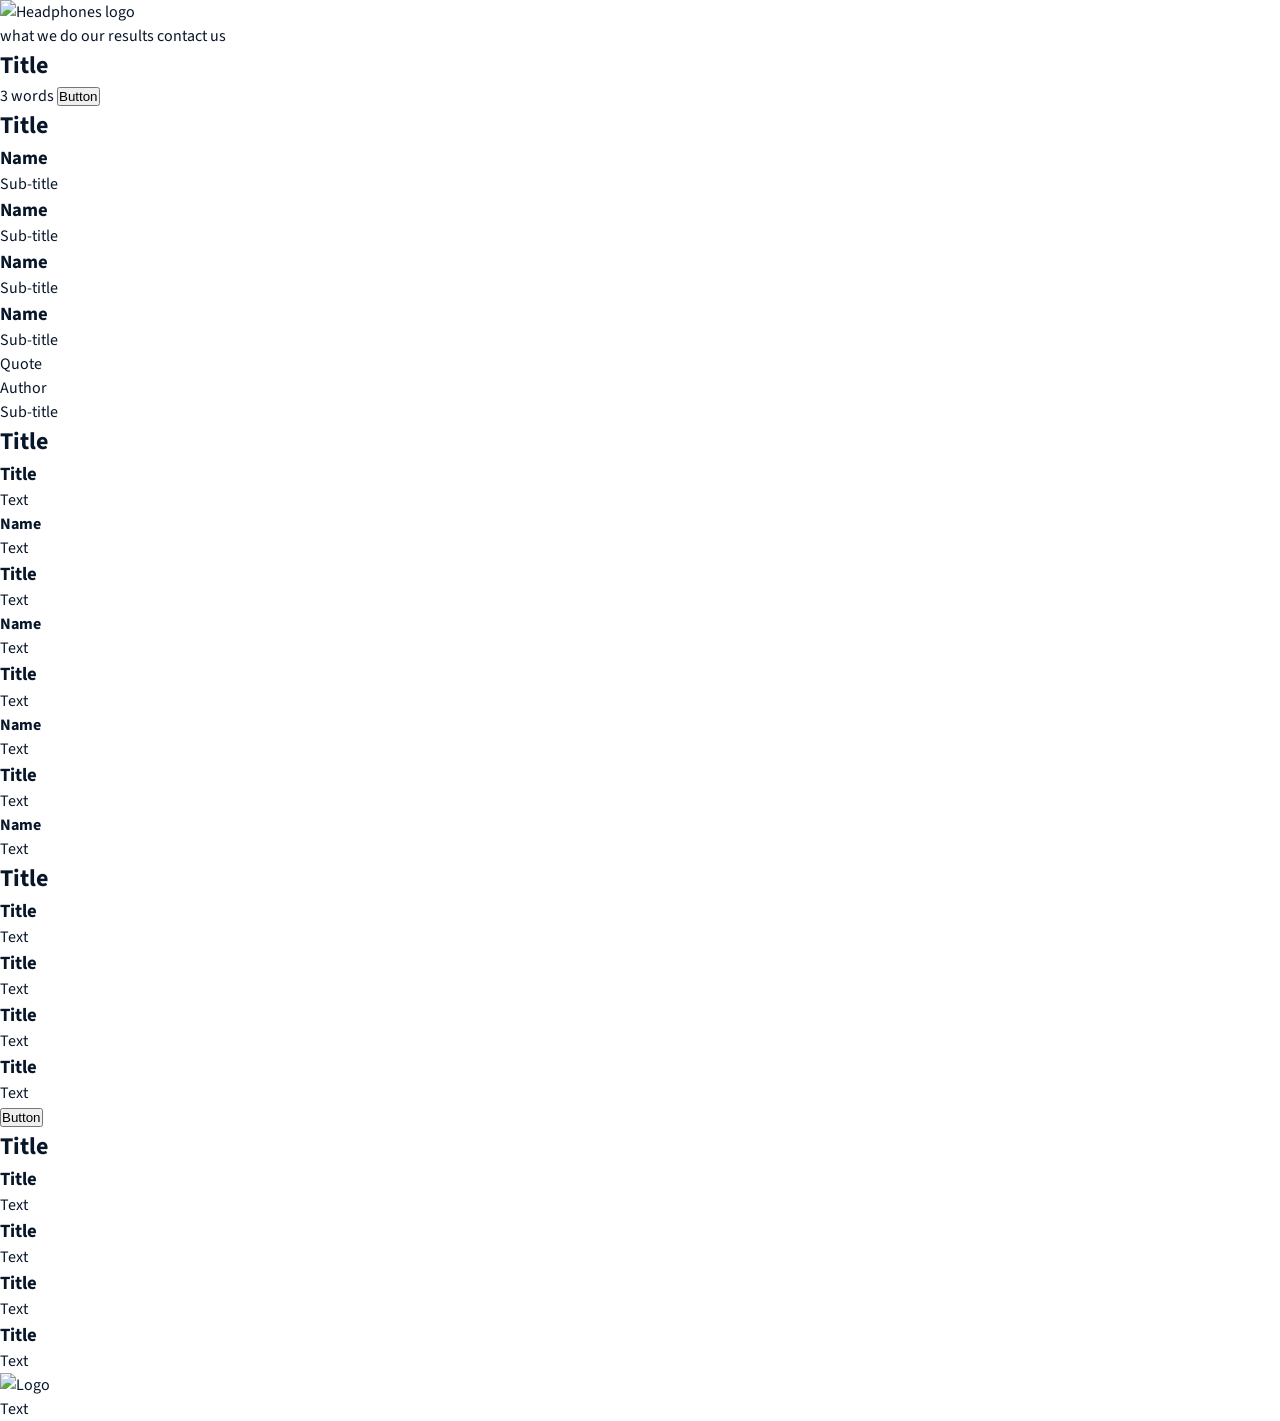
==== css_advanced/index.html @ 21557adf "Task 0: add README, copy index.html, set up css_advanced" ====
<!DOCTYPE html>
<html lang="en">
<head>
    <meta charset="UTF-8">
    <meta name="viewport" content="width=device-width, initial-scale=1.0">
    <title>Headphones</title>
    <link rel="stylesheet" href="styles.css">
</head>
<body>

    <header>
        <div class="header-container">
            <a href="#" class="logo">
                <img src="images/logo_headphones.png" alt="Headphones logo">
            </a>

            <nav class="nav">
                <a href="#">what we do</a>
                <a href="#">our results</a>
                <a href="#">contact us</a>
            </nav>
        </div>
    </header>
    <main>
        <section>
            <div>
                <h1>Title</h1>
                <a href="#">3 words</a>
                <button>Button</button>
            </div>
            <div>
                <h2>Title</h2>
                <div>
                    <div>
                        <img src="#" alt="">
                        <h3>Name</h3>
                        <p>Sub-title</p>
                    </div>
                    <div>
                        <img src="#" alt="">
                        <h3>Name</h3>
                        <p>Sub-title</p>
                    </div>
                    <div>
                        <img src="#" alt="">
                        <h3>Name</h3>
                        <p>Sub-title</p>
                    </div>
                    <div>
                        <img src="#" alt="">
                        <h3>Name</h3>
                        <p>Sub-title</p>
                    </div>
                </div>
            </div>
        </section>
        <section>
            <div>
                <img src="#" alt="">
                <div>
                    <blockquote>Quote</blockquote>
                    <p>Author</p>
                    <p>Sub-title</p>
                </div>
            </div>
        </section>
        <section>
            <h2>Title</h2>
            <div>
                <div>
                    <img src="#" alt="">
                    <h3>Title</h3>
                    <p>Text</p>
                    <div>
                        <img src="#" alt="">
                        <h4>Name</h4>
                    </div>
                    <div>
                        <div>
                            <img src="#" alt="">
                            <img src="#" alt="">
                            <img src="#" alt="">
                            <img src="#" alt="">
                            <img src="#" alt="">
                        </div>
                        <p>Text</p>
                    </div>
                </div>
                <div>
                    <img src="#" alt="">
                    <h3>Title</h3>
                    <p>Text</p>
                    <div>
                        <img src="#" alt="">
                        <h4>Name</h4>
                    </div>
                    <div>
                        <div>
                            <img src="#" alt="">
                            <img src="#" alt="">
                            <img src="#" alt="">
                            <img src="#" alt="">
                            <img src="#" alt="">
                        </div>
                        <p>Text</p>
                    </div>
                </div>
                <div>
                    <img src="#" alt="">
                    <h3>Title</h3>
                    <p>Text</p>
                    <div>
                        <img src="#" alt="">
                        <h4>Name</h4>
                    </div>
                    <div>
                        <div>
                            <img src="#" alt="">
                            <img src="#" alt="">
                            <img src="#" alt="">
                            <img src="#" alt="">
                            <img src="#" alt="">
                        </div>
                        <p>Text</p>
                    </div>
                </div>
                <div>
                    <img src="#" alt="">
                    <h3>Title</h3>
                    <p>Text</p>
                    <div>
                        <img src="#" alt="">
                        <h4>Name</h4>
                    </div>
                    <div>
                        <div>
                            <img src="#" alt="">
                            <img src="#" alt="">
                            <img src="#" alt="">
                            <img src="#" alt="">
                            <img src="#" alt="">
                        </div>
                        <p>Text</p>
                    </div>
                </div>
            </div>
        </section>
        <section>
            <h2>Title</h2>
            <div>
                <div>
                    <img src="#" alt="">
                    <h3>Title</h3>
                    <p>Text</p>
                </div>
                <div>
                    <img src="#" alt="">
                    <h3>Title</h3>
                    <p>Text</p>
                </div>
                <div>
                    <img src="#" alt="">
                    <h3>Title</h3>
                    <p>Text</p>
                </div>
                <div>
                    <img src="#" alt="">
                    <h3>Title</h3>
                    <p>Text</p>
                </div>
            </div>
            <button>Button</button>
        </section>
        <section>
            <h2>Title</h2>
            <div>
                <div>
                    <div>
                        <h3>Title</h3>
                        <p>Text</p>
                    </div>
                    <div>
                        <h3>Title</h3>
                        <p>Text</p>
                    </div>
                </div>
                <div>
                    <div>
                        <h3>Title</h3>
                        <p>Text</p>
                    </div>
                    <div>
                        <h3>Title</h3>
                        <p>Text</p>
                    </div>
                </div>
            </div>
        </section>
    </main>
    <footer>
        <div>
            <div>
                <img src="#" alt="Logo">
                <div>
                    <a href="#"><img src="#" alt=""></a>
                    <a href="#"><img src="#" alt=""></a>
                    <a href="#"><img src="#" alt=""></a>
                </div>
            </div>
            <p>Text</p>
        </div>
    </footer>

</body>
</html>
---- css_advanced/styles.css ----
/* ===== Google Fonts: Source Sans Pro ===== */
@import url('https://fonts.googleapis.com/css2?family=Source+Sans+3:wght@300;400;600;700&display=swap');

/* ===== Reset ===== */
* {
    margin: 0;
    padding: 0;
    box-sizing: border-box;
}

/* ===== Root variables (our palette) ===== */
:root {
    --color-primary: #C271FF;   /* purple accent */
    --color-dark: #071629;      /* dark navy */
    --color-white: #FFFFFF;
    --color-grey: #D8D8D8;
}

/* ===== Base ===== */
body {
    font-family: 'Source Sans 3', 'Source Sans Pro', sans-serif;
    font-size: 16px;
    color: var(--color-dark);
    background-color: var(--color-white);
    line-height: 1.5;
}

/* Links and images sensible defaults */
a {
    text-decoration: none;
    color: inherit;
}

img {
    max-width: 100%;
    display: block;
}
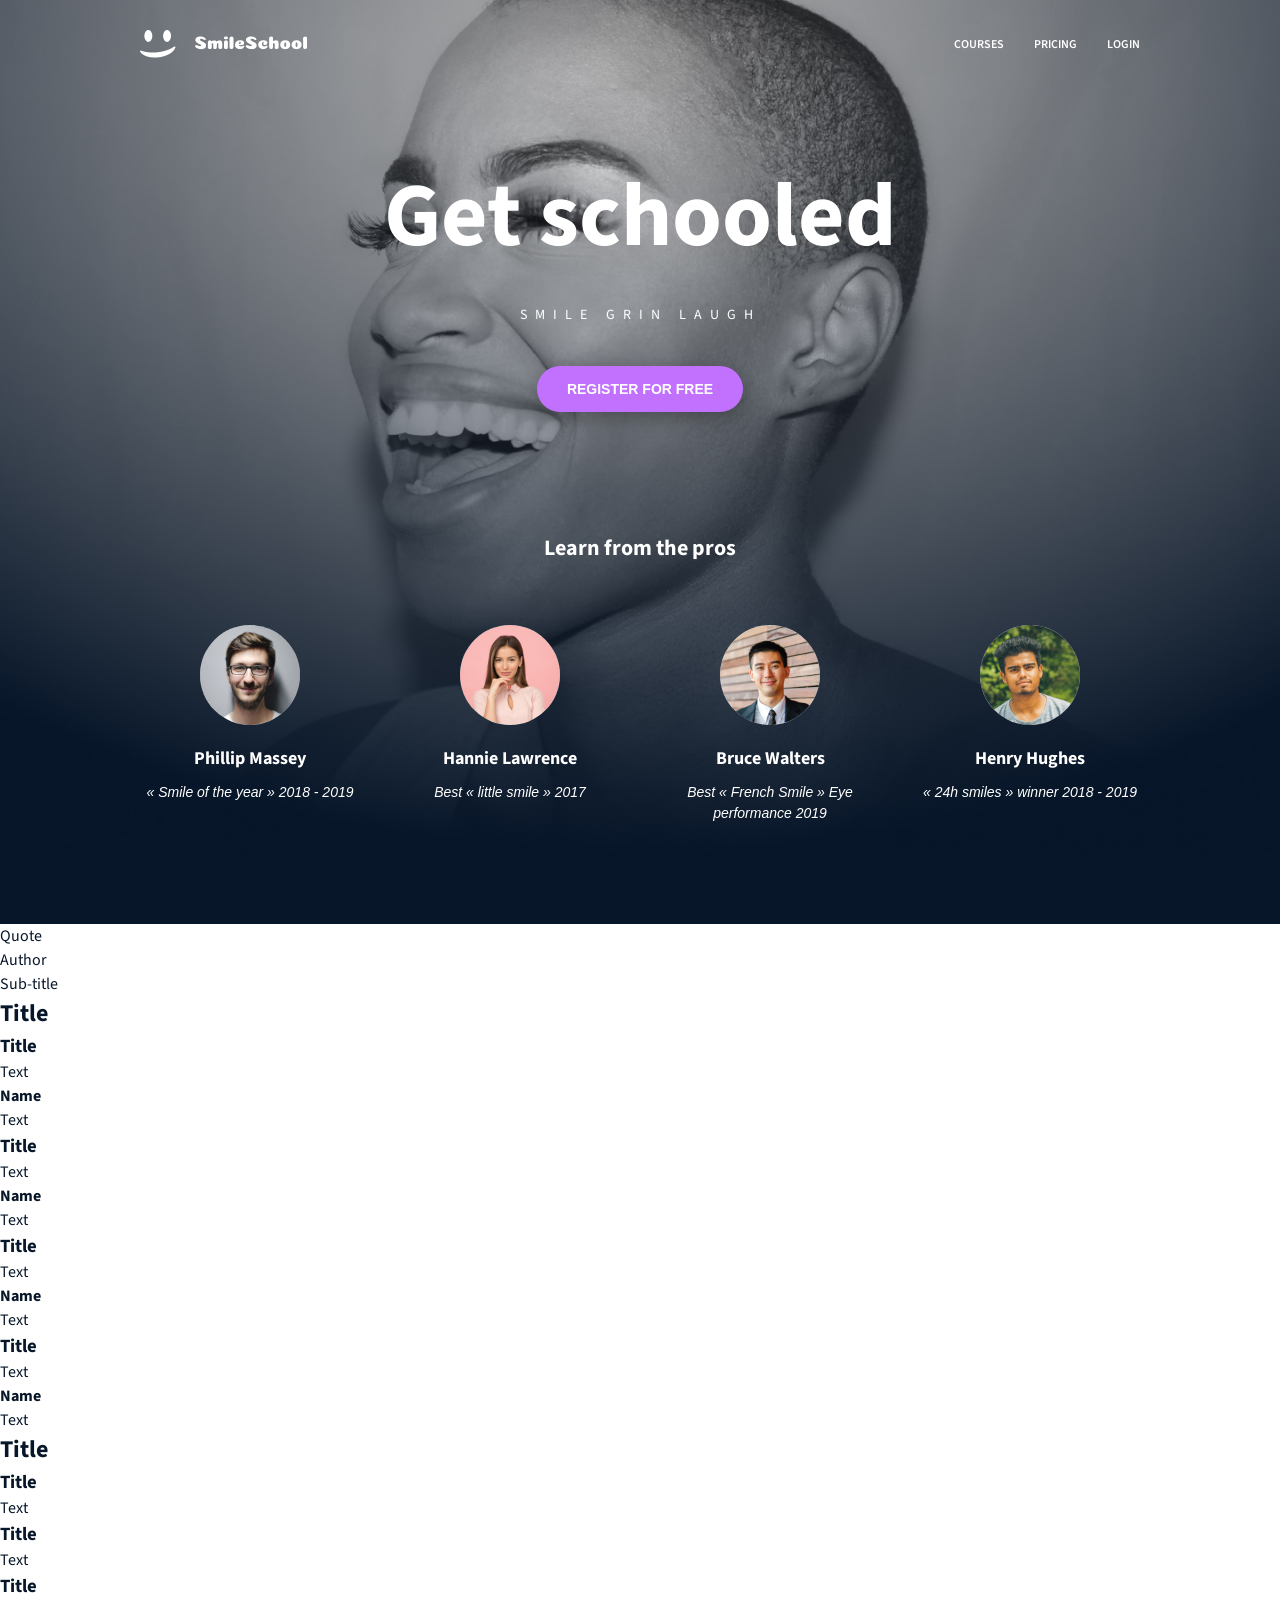
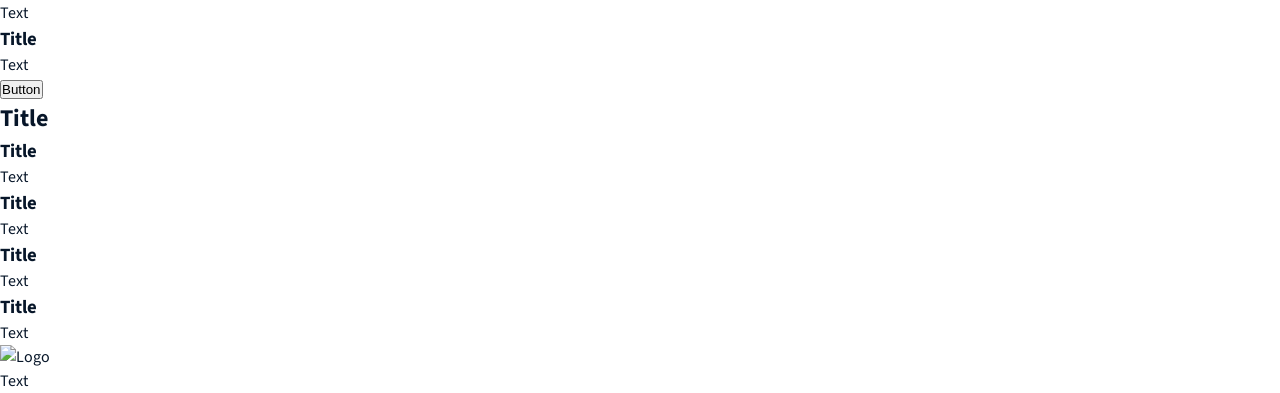
==== commit a7eb22ec: "Task 2: style header and banner section" ====
--- a/css_advanced/index.html
+++ b/css_advanced/index.html
@@ -11,45 +11,45 @@
     <header>
         <div class="header-container">
             <a href="#" class="logo">
-                <img src="images/logo_headphones.png" alt="Headphones logo">
+                <img src="images/logo.png" alt="smileSchool logo">
             </a>
 
             <nav class="nav">
-                <a href="#">what we do</a>
-                <a href="#">our results</a>
-                <a href="#">contact us</a>
+                <a href="#">COURSES</a>
+                <a href="#">PRICING</a>
+                <a href="#">LOGIN</a>
             </nav>
         </div>
     </header>
     <main>
-        <section>
-            <div>
-                <h1>Title</h1>
-                <a href="#">3 words</a>
-                <button>Button</button>
-            </div>
-            <div>
-                <h2>Title</h2>
-                <div>
-                    <div>
-                        <img src="#" alt="">
-                        <h3>Name</h3>
-                        <p>Sub-title</p>
-                    </div>
-                    <div>
-                        <img src="#" alt="">
-                        <h3>Name</h3>
-                        <p>Sub-title</p>
-                    </div>
-                    <div>
-                        <img src="#" alt="">
-                        <h3>Name</h3>
-                        <p>Sub-title</p>
-                    </div>
-                    <div>
-                        <img src="#" alt="">
-                        <h3>Name</h3>
-                        <p>Sub-title</p>
+        <section class="banner">
+            <div class="banner-intro">
+                <h1>Get schooled</h1>
+                <a href="#" class="banner-tagline">SMILE GRIN LAUGH</a>
+                <button>REGISTER FOR FREE</button>
+            </div>
+            <div class="banner-pros">
+                <h2>Learn from the pros</h2>
+                <div class="pros-list">
+                    <div class="pro">
+                        <img src="images/pic-phillip.jpg" alt="Phillip Massey">
+                        <h3>Phillip Massey</h3>
+                        <p>« Smile of the year » 2018 - 2019</p>
+                    </div>
+                    <div class="pro">
+                        <img src="images/pic-hannie.jpg" alt="Hannie Lawrence">
+                        <h3>Hannie Lawrence</h3>
+                        <p>Best « little smile » 2017</p>
+                    </div>
+                    <div class="pro">
+                        <img src="images/pic-bruce.jpg" alt="Bruce Walters">
+                        <h3>Bruce Walters</h3>
+                        <p>Best « French Smile » Eye performance 2019</p>
+                    </div>
+                    <div class="pro">
+                        <img src="images/pic-henry.jpg" alt="Henry Hughes">
+                        <h3>Henry Hughes</h3>
+                        <p>« 24h smiles » winner 2018 - 2019</p>
                     </div>
                 </div>
             </div>
--- a/css_advanced/styles.css
+++ b/css_advanced/styles.css
@@ -34,4 +34,114 @@
 img {
     max-width: 100%;
     display: block;
+}
+
+/* ===== Header ===== */
+header {
+    position: absolute;
+    top: 0;
+    left: 0;
+    width: 100%;
+    z-index: 10;
+}
+
+.header-container {
+    width: 1000px;
+    max-width: 90%;
+    margin: 0 auto;
+    display: flex;
+    justify-content: space-between;
+    align-items: center;
+    padding: 30px 0;
+}
+
+.nav {
+    display: flex;
+    gap: 30px;
+}
+
+.nav a {
+    color: var(--color-white);
+    font-size: 12px;
+    font-weight: 600;
+}
+
+/* ===== Banner (first section) ===== */
+.banner {
+    background-image: url('images/background.jpg');
+    background-size: cover;
+    background-position: center;
+    color: var(--color-white);
+    text-align: center;
+    padding: 150px 0 100px;
+}
+
+.banner-intro h1 {
+    font-size: 90px;
+    font-weight: bold;
+    margin-bottom: 20px;
+}
+
+.banner-tagline {
+    display: block;
+    color: var(--color-white);
+    letter-spacing: 8px;
+    font-size: 14px;
+    margin-bottom: 40px;
+}
+
+.banner button {
+    background-color: var(--color-primary);
+    color: var(--color-white);
+    border: none;
+    border-radius: 25px;
+    padding: 15px 30px;
+    font-size: 14px;
+    font-weight: bold;
+    cursor: pointer;
+    box-shadow: 0 5px 20px rgba(0, 0, 0, 0.3);
+    margin-bottom: 60px;
+}
+
+/* ===== Banner pros (instructors) ===== */
+.banner-pros {
+    margin-top: 60px;
+}
+
+.banner-pros h2 {
+    font-size: 22px;
+    margin-bottom: 60px;
+}
+
+.pros-list {
+    width: 1000px;
+    max-width: 90%;
+    margin: 0 auto;
+    display: flex;
+    justify-content: space-between;
+}
+
+.pro {
+    width: 22%;
+}
+
+.pro img {
+    width: 100px;
+    height: 100px;
+    border-radius: 50%;
+    object-fit: cover;
+    object-position: top;
+    display: block;
+    margin: 0 auto 20px;
+}
+
+.pro h3 {
+    font-size: 18px;
+    font-weight: bold;
+    margin-bottom: 10px;
+}
+
+.pro p {
+    font-size: 14px;
+    font-style: italic;
 }
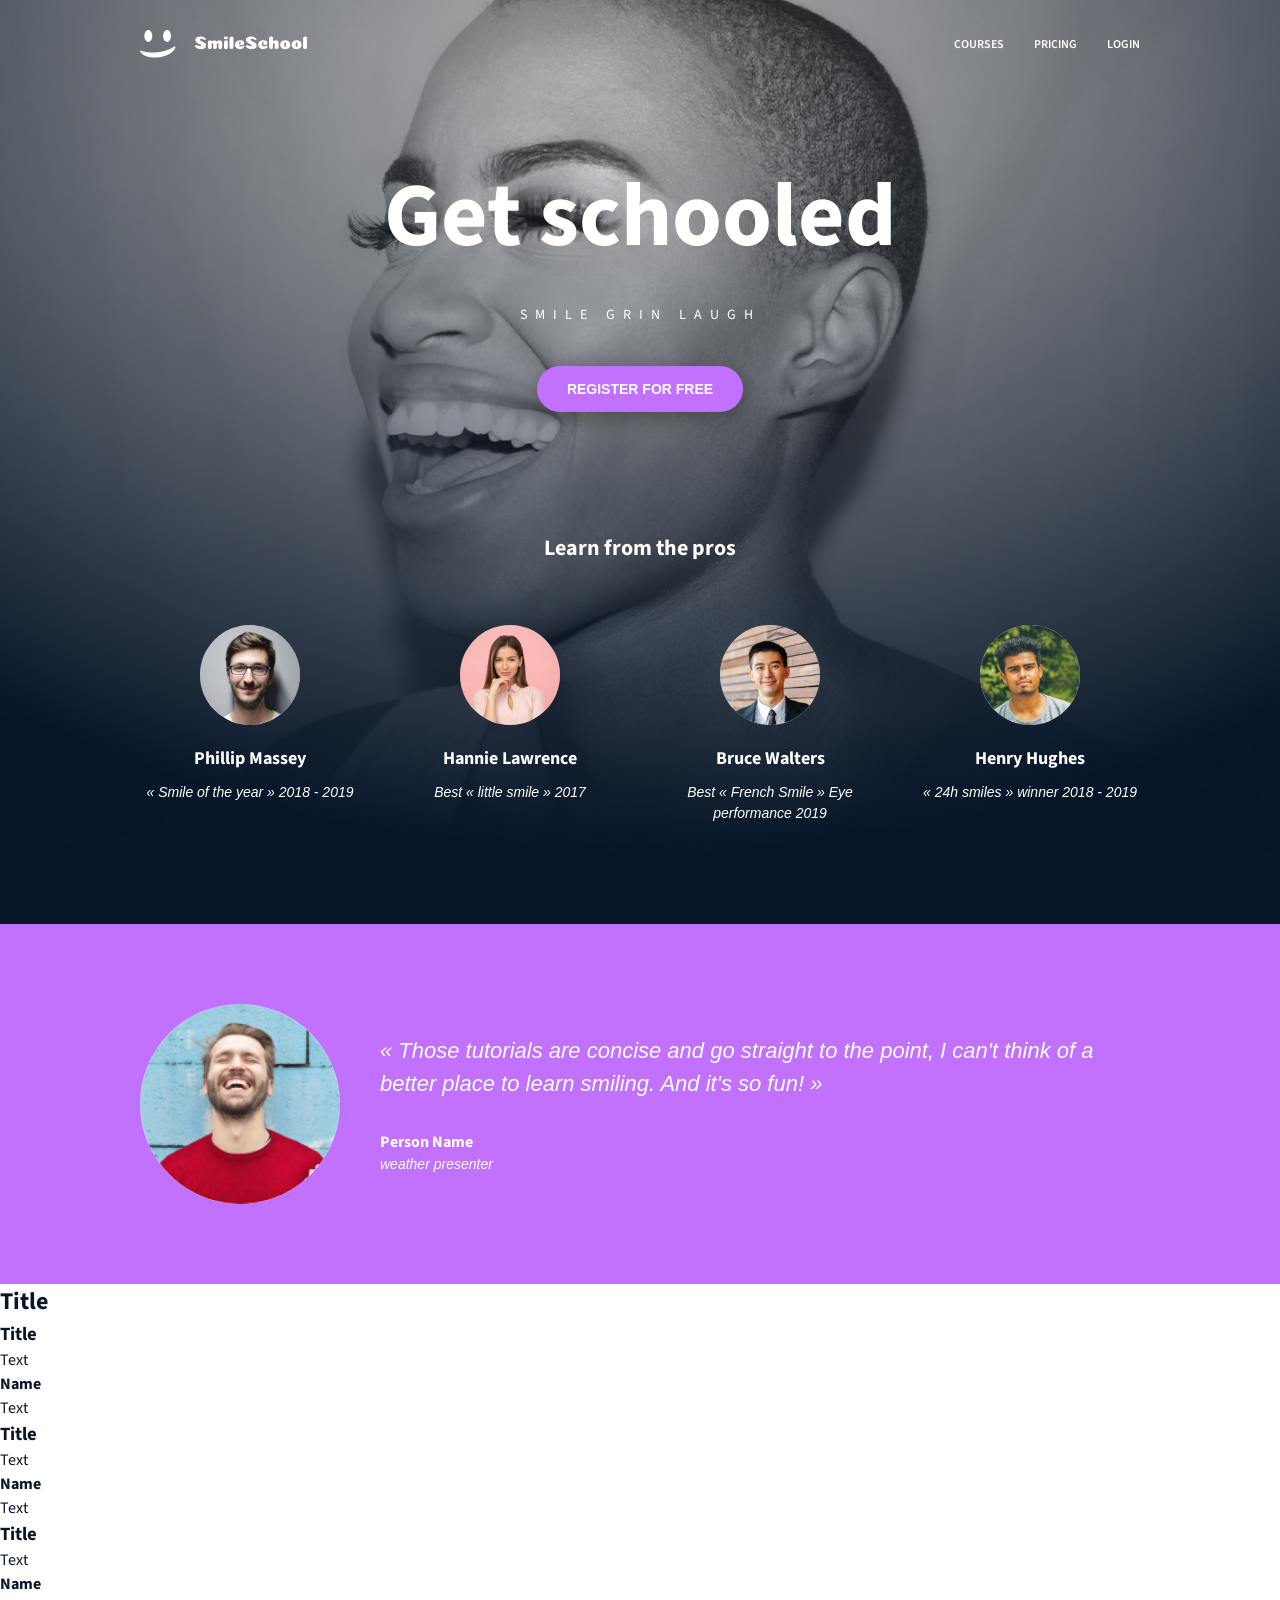
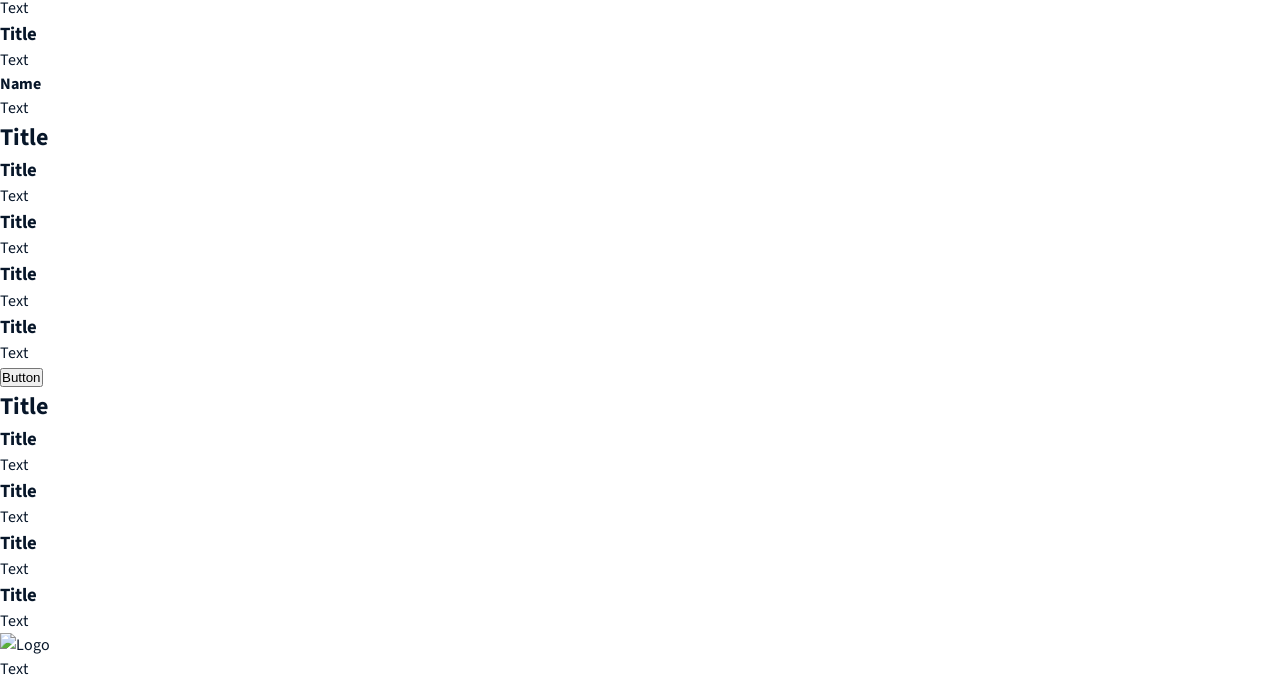
==== commit 8ad02fac: "Task 3: style quote section" ====
--- a/css_advanced/index.html
+++ b/css_advanced/index.html
@@ -54,13 +54,13 @@
                 </div>
             </div>
         </section>
-        <section>
-            <div>
-                <img src="#" alt="">
-                <div>
-                    <blockquote>Quote</blockquote>
-                    <p>Author</p>
-                    <p>Sub-title</p>
+        <section class="quote">
+            <div class="quote-container">
+                <img src="images/pic-quote.jpg" alt="Person Name">
+                <div class="quote-text">
+                    <blockquote>« Those tutorials are concise and go straight to the point, I can't think of a better place to learn smiling. And it's so fun! »</blockquote>
+                    <p class="quote-name">Person Name</p>
+                    <p class="quote-title">weather presenter</p>
                 </div>
             </div>
         </section>
--- a/css_advanced/styles.css
+++ b/css_advanced/styles.css
@@ -144,4 +144,45 @@
 .pro p {
     font-size: 14px;
     font-style: italic;
+}
+
+/* ===== Quote section ===== */
+.quote {
+    background-color: var(--color-primary);
+    color: var(--color-white);
+    padding: 80px 0;
+}
+
+.quote-container {
+    width: 1000px;
+    max-width: 90%;
+    margin: 0 auto;
+    display: flex;
+    align-items: center;
+    gap: 40px;
+}
+
+.quote-container img {
+    width: 200px;
+    height: 200px;
+    border-radius: 50%;
+    object-fit: cover;
+    flex-shrink: 0;
+}
+
+.quote-text blockquote {
+    font-size: 22px;
+    font-style: italic;
+    margin-bottom: 30px;
+    border: none;
+}
+
+.quote-name {
+    font-weight: bold;
+    font-size: 16px;
+}
+
+.quote-title {
+    font-style: italic;
+    font-size: 14px;
 }
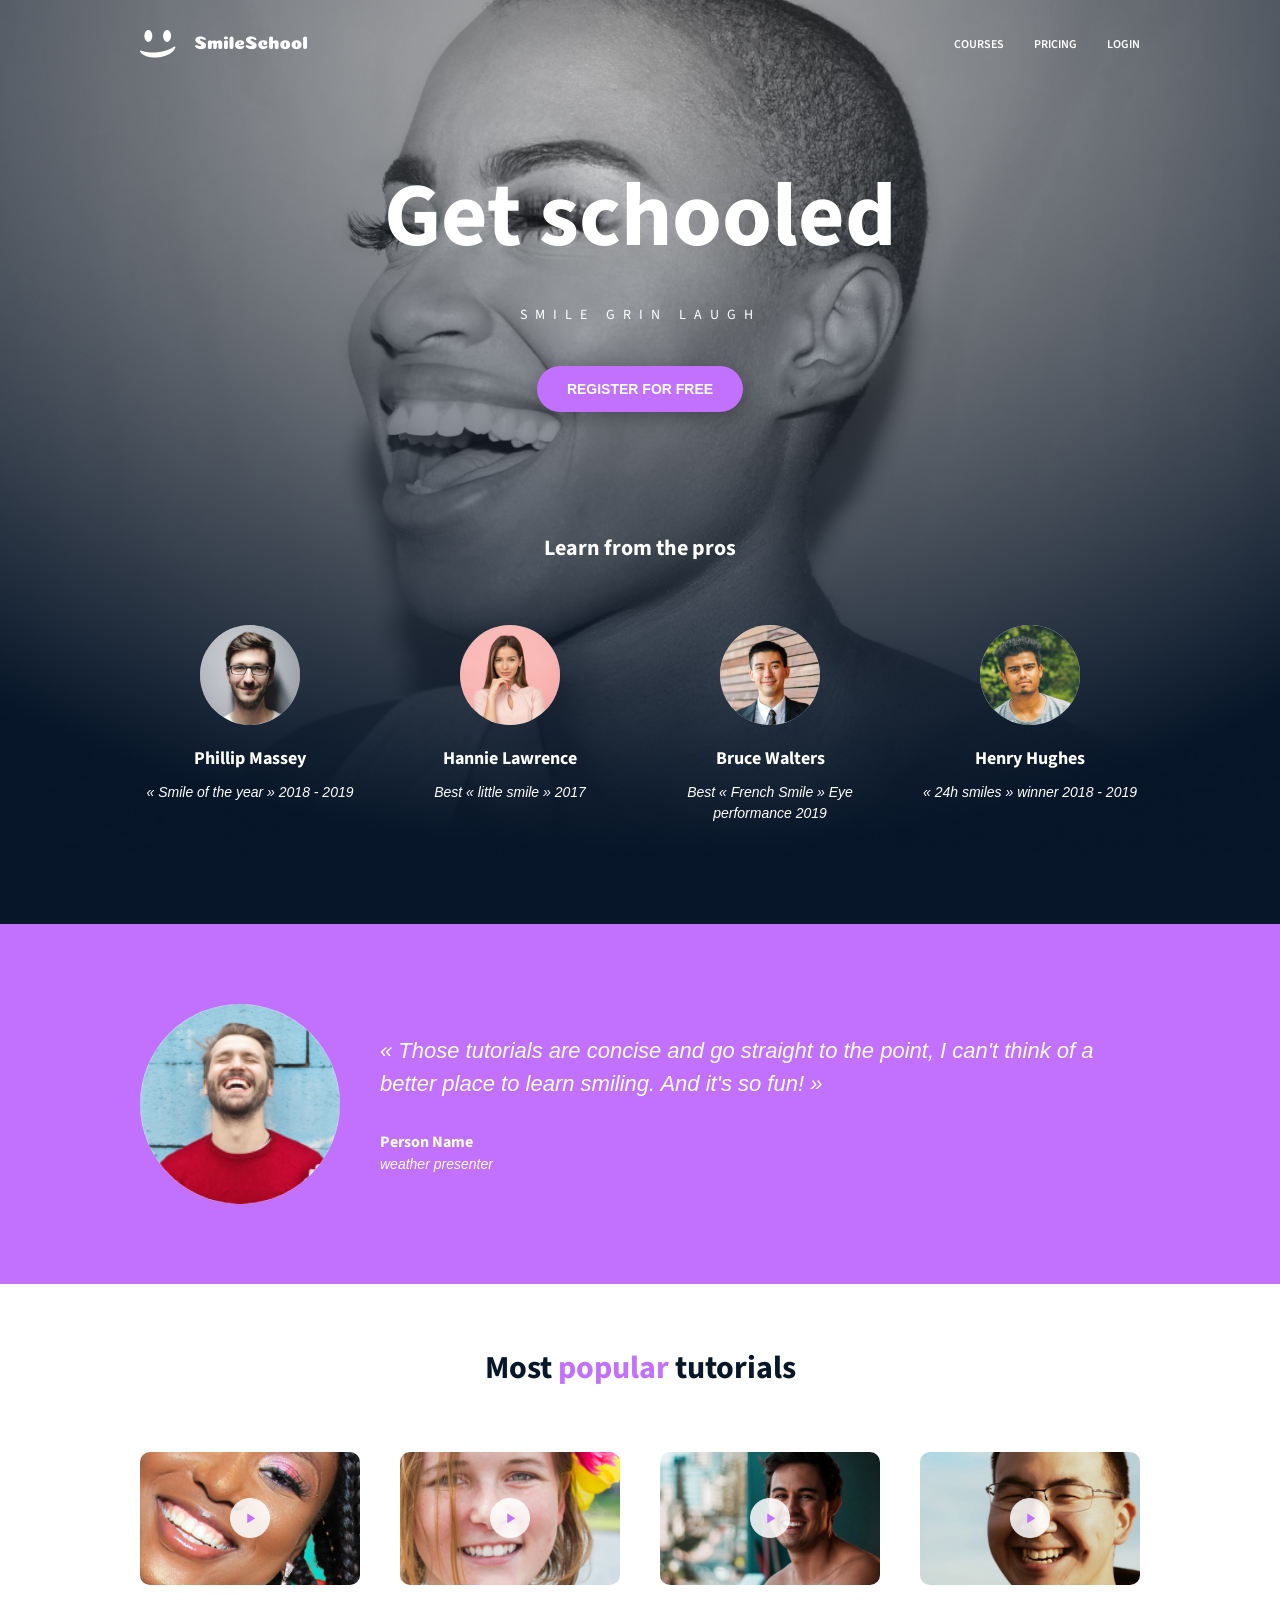
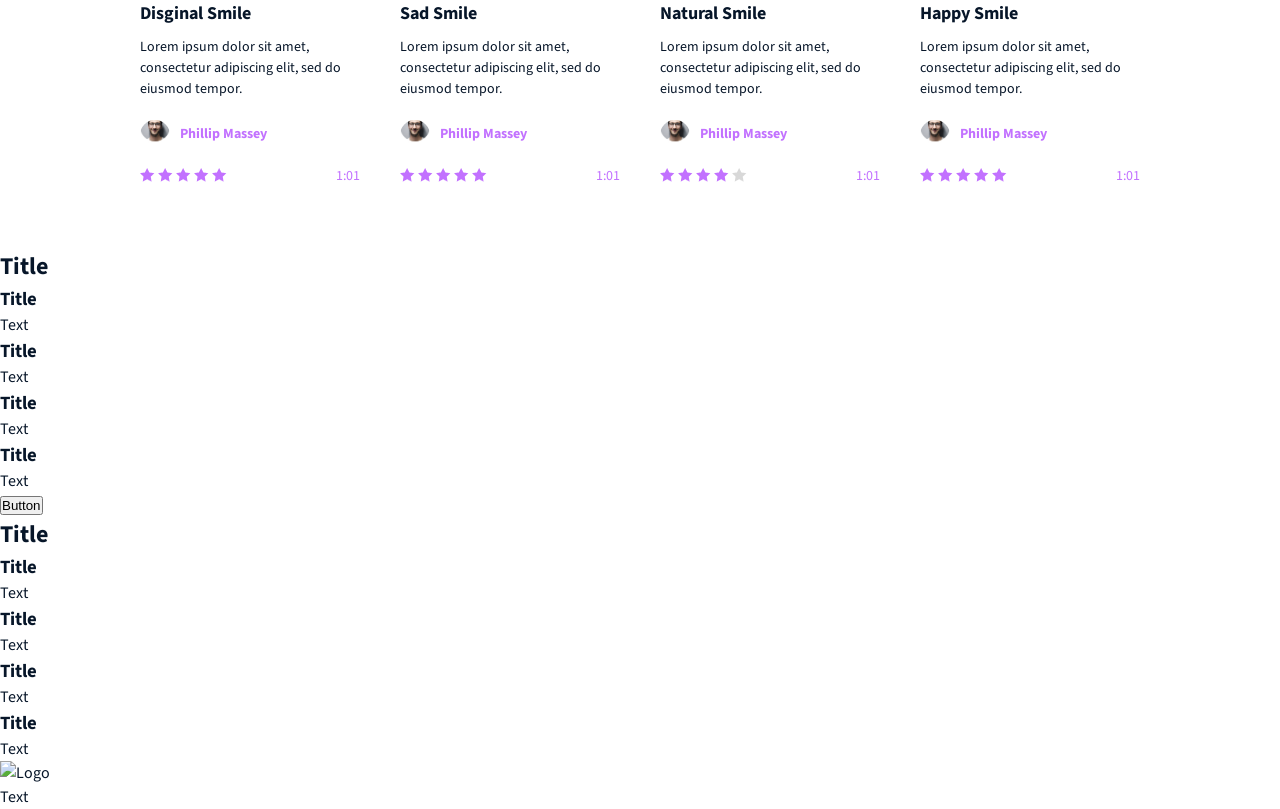
==== commit a7613700: "Task 4: style videos list section" ====
--- a/css_advanced/index.html
+++ b/css_advanced/index.html
@@ -64,83 +64,95 @@
                 </div>
             </div>
         </section>
-        <section>
-            <h2>Title</h2>
-            <div>
-                <div>
-                    <img src="#" alt="">
-                    <h3>Title</h3>
-                    <p>Text</p>
-                    <div>
-                        <img src="#" alt="">
-                        <h4>Name</h4>
-                    </div>
-                    <div>
-                        <div>
-                            <img src="#" alt="">
-                            <img src="#" alt="">
-                            <img src="#" alt="">
-                            <img src="#" alt="">
-                            <img src="#" alt="">
-                        </div>
-                        <p>Text</p>
-                    </div>
-                </div>
-                <div>
-                    <img src="#" alt="">
-                    <h3>Title</h3>
-                    <p>Text</p>
-                    <div>
-                        <img src="#" alt="">
-                        <h4>Name</h4>
-                    </div>
-                    <div>
-                        <div>
-                            <img src="#" alt="">
-                            <img src="#" alt="">
-                            <img src="#" alt="">
-                            <img src="#" alt="">
-                            <img src="#" alt="">
-                        </div>
-                        <p>Text</p>
-                    </div>
-                </div>
-                <div>
-                    <img src="#" alt="">
-                    <h3>Title</h3>
-                    <p>Text</p>
-                    <div>
-                        <img src="#" alt="">
-                        <h4>Name</h4>
-                    </div>
-                    <div>
-                        <div>
-                            <img src="#" alt="">
-                            <img src="#" alt="">
-                            <img src="#" alt="">
-                            <img src="#" alt="">
-                            <img src="#" alt="">
-                        </div>
-                        <p>Text</p>
-                    </div>
-                </div>
-                <div>
-                    <img src="#" alt="">
-                    <h3>Title</h3>
-                    <p>Text</p>
-                    <div>
-                        <img src="#" alt="">
-                        <h4>Name</h4>
-                    </div>
-                    <div>
-                        <div>
-                            <img src="#" alt="">
-                            <img src="#" alt="">
-                            <img src="#" alt="">
-                            <img src="#" alt="">
-                            <img src="#" alt="">
-                        </div>
-                        <p>Text</p>
+        <section class="videos">
+            <h2>Most <span>popular</span> tutorials</h2>
+            <div class="videos-list">
+                <div class="video-card">
+                    <div class="video-thumb">
+                        <img src="images/tutorial-1.jpg" alt="Disginal Smile">
+                        <img src="images/play.png" alt="Play" class="play-icon">
+                    </div>
+                    <h3>Disginal Smile</h3>
+                    <p class="video-desc">Lorem ipsum dolor sit amet, consectetur adipiscing elit, sed do eiusmod tempor.</p>
+                    <div class="video-author">
+                        <img src="images/pic-phillip.jpg" alt="Phillip Massey">
+                        <h4>Phillip Massey</h4>
+                    </div>
+                    <div class="video-rating">
+                        <div class="stars">
+                            <img src="images/star_on.png" alt="star">
+                            <img src="images/star_on.png" alt="star">
+                            <img src="images/star_on.png" alt="star">
+                            <img src="images/star_on.png" alt="star">
+                            <img src="images/star_on.png" alt="star">
+                        </div>
+                        <span class="duration">1:01</span>
+                    </div>
+                </div>
+                <div class="video-card">
+                    <div class="video-thumb">
+                        <img src="images/tutorial-2.jpg" alt="Sad Smile">
+                        <img src="images/play.png" alt="Play" class="play-icon">
+                    </div>
+                    <h3>Sad Smile</h3>
+                    <p class="video-desc">Lorem ipsum dolor sit amet, consectetur adipiscing elit, sed do eiusmod tempor.</p>
+                    <div class="video-author">
+                        <img src="images/pic-phillip.jpg" alt="Phillip Massey">
+                        <h4>Phillip Massey</h4>
+                    </div>
+                    <div class="video-rating">
+                        <div class="stars">
+                            <img src="images/star_on.png" alt="star">
+                            <img src="images/star_on.png" alt="star">
+                            <img src="images/star_on.png" alt="star">
+                            <img src="images/star_on.png" alt="star">
+                            <img src="images/star_on.png" alt="star">
+                        </div>
+                        <span class="duration">1:01</span>
+                    </div>
+                </div>
+                <div class="video-card">
+                    <div class="video-thumb">
+                        <img src="images/tutorial-3.jpg" alt="Natural Smile">
+                        <img src="images/play.png" alt="Play" class="play-icon">
+                    </div>
+                    <h3>Natural Smile</h3>
+                    <p class="video-desc">Lorem ipsum dolor sit amet, consectetur adipiscing elit, sed do eiusmod tempor.</p>
+                    <div class="video-author">
+                        <img src="images/pic-phillip.jpg" alt="Phillip Massey">
+                        <h4>Phillip Massey</h4>
+                    </div>
+                    <div class="video-rating">
+                        <div class="stars">
+                            <img src="images/star_on.png" alt="star">
+                            <img src="images/star_on.png" alt="star">
+                            <img src="images/star_on.png" alt="star">
+                            <img src="images/star_on.png" alt="star">
+                            <img src="images/star_off.png" alt="star">
+                        </div>
+                        <span class="duration">1:01</span>
+                    </div>
+                </div>
+                <div class="video-card">
+                    <div class="video-thumb">
+                        <img src="images/tutorial-4.jpg" alt="Happy Smile">
+                        <img src="images/play.png" alt="Play" class="play-icon">
+                    </div>
+                    <h3>Happy Smile</h3>
+                    <p class="video-desc">Lorem ipsum dolor sit amet, consectetur adipiscing elit, sed do eiusmod tempor.</p>
+                    <div class="video-author">
+                        <img src="images/pic-phillip.jpg" alt="Phillip Massey">
+                        <h4>Phillip Massey</h4>
+                    </div>
+                    <div class="video-rating">
+                        <div class="stars">
+                            <img src="images/star_on.png" alt="star">
+                            <img src="images/star_on.png" alt="star">
+                            <img src="images/star_on.png" alt="star">
+                            <img src="images/star_on.png" alt="star">
+                            <img src="images/star_on.png" alt="star">
+                        </div>
+                        <span class="duration">1:01</span>
                     </div>
                 </div>
             </div>
--- a/css_advanced/styles.css
+++ b/css_advanced/styles.css
@@ -185,4 +185,103 @@
 .quote-title {
     font-style: italic;
     font-size: 14px;
+}
+
+/* ===== Videos section ===== */
+.videos {
+    background-color: var(--color-white);
+    padding: 60px 0;
+    text-align: center;
+}
+
+.videos > h2 {
+    font-size: 32px;
+    color: var(--color-dark);
+    margin-bottom: 60px;
+}
+
+.videos > h2 span {
+    color: var(--color-primary);
+}
+
+.videos-list {
+    width: 1000px;
+    max-width: 90%;
+    margin: 0 auto;
+    display: flex;
+    justify-content: space-between;
+    gap: 30px;
+}
+
+.video-card {
+    width: 22%;
+    text-align: left;
+}
+
+.video-thumb {
+    position: relative;
+    border-radius: 10px;
+    overflow: hidden;
+    margin-bottom: 15px;
+}
+
+.video-thumb img:first-child {
+    width: 100%;
+    display: block;
+}
+
+.play-icon {
+    position: absolute;
+    top: 50%;
+    left: 50%;
+    transform: translate(-50%, -50%);
+    width: 40px;
+}
+
+.video-card h3 {
+    font-size: 18px;
+    color: var(--color-dark);
+    margin-bottom: 10px;
+}
+
+.video-desc {
+    font-size: 14px;
+    color: var(--color-dark);
+    margin-bottom: 20px;
+}
+
+.video-author {
+    display: flex;
+    align-items: center;
+    gap: 10px;
+    margin-bottom: 15px;
+}
+
+.video-author img {
+    width: 30px;
+    height: 30px;
+    border-radius: 50%;
+    object-fit: cover;
+}
+
+.video-author h4 {
+    font-size: 14px;
+    color: var(--color-primary);
+    font-weight: bold;
+}
+
+.video-rating {
+    display: flex;
+    justify-content: space-between;
+    align-items: center;
+}
+
+.stars img {
+    width: 15px;
+    display: inline-block;
+}
+
+.duration {
+    color: var(--color-primary);
+    font-size: 14px;
 }
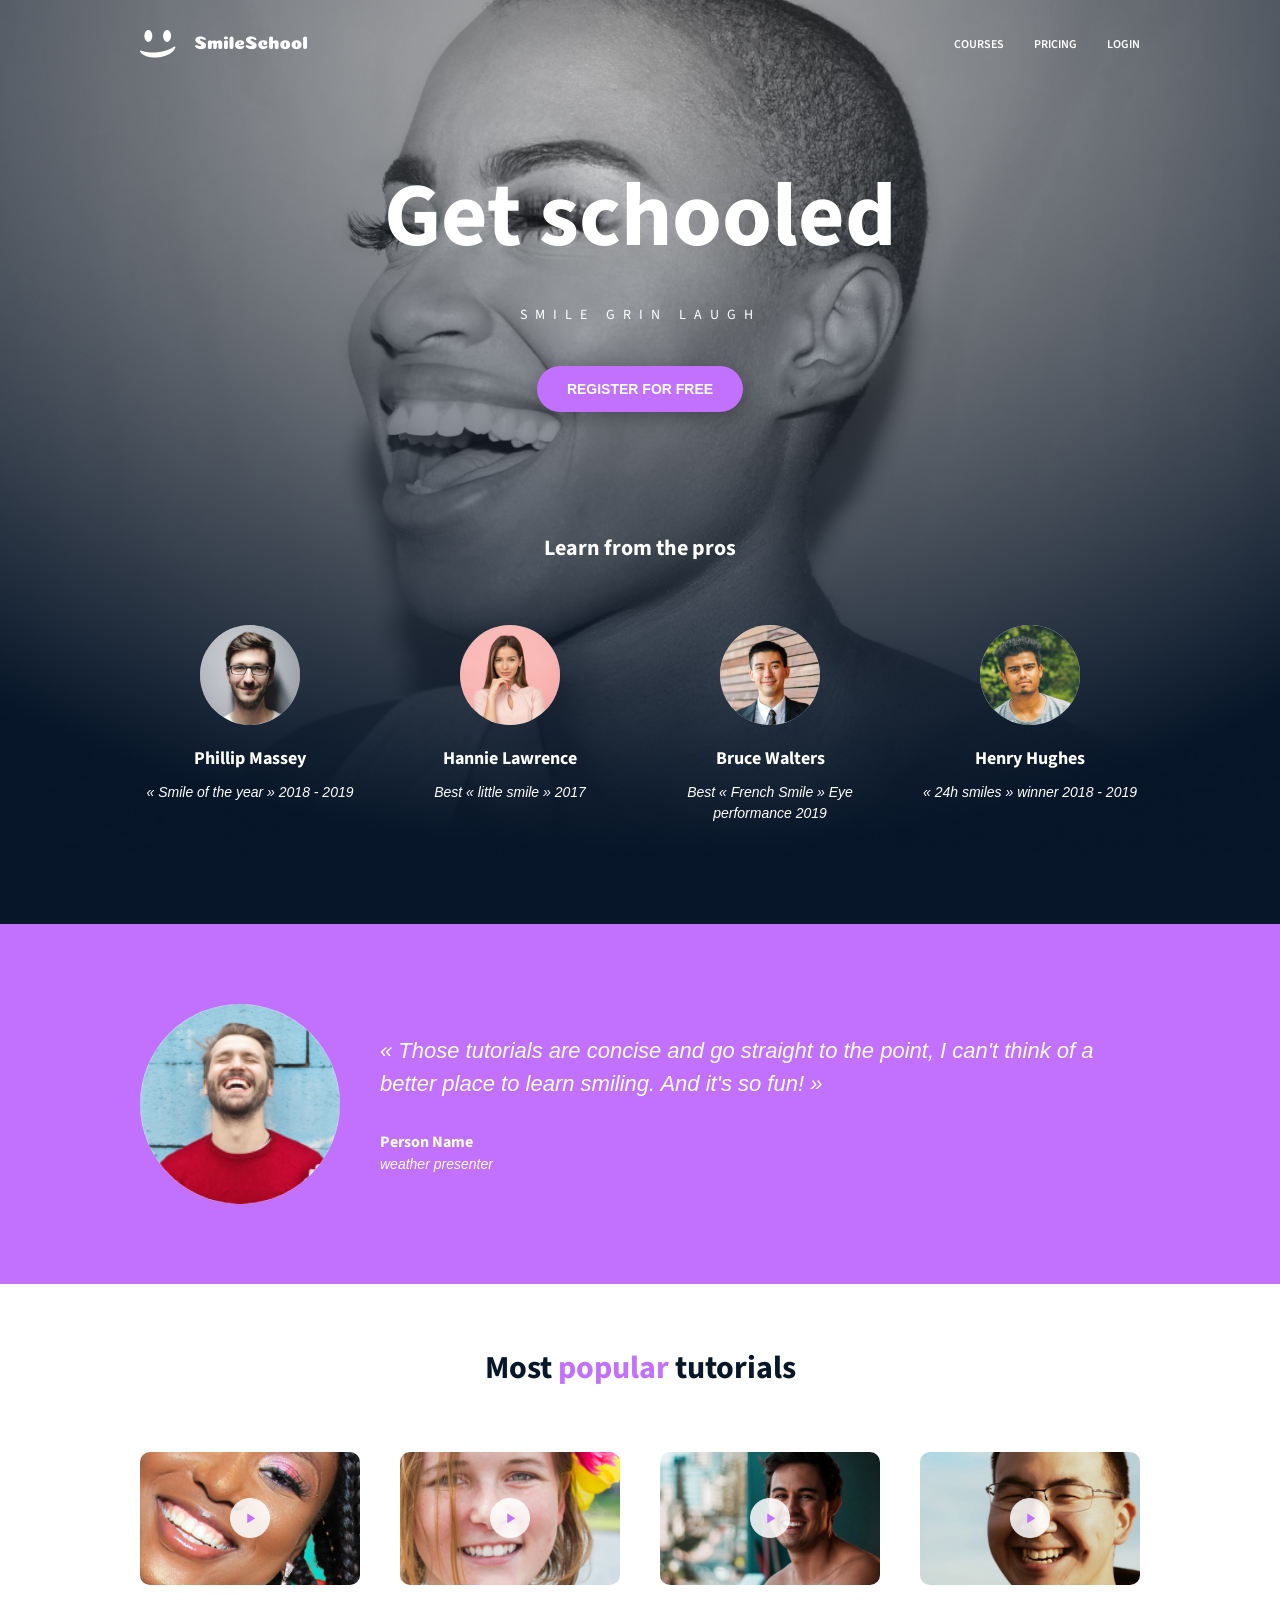
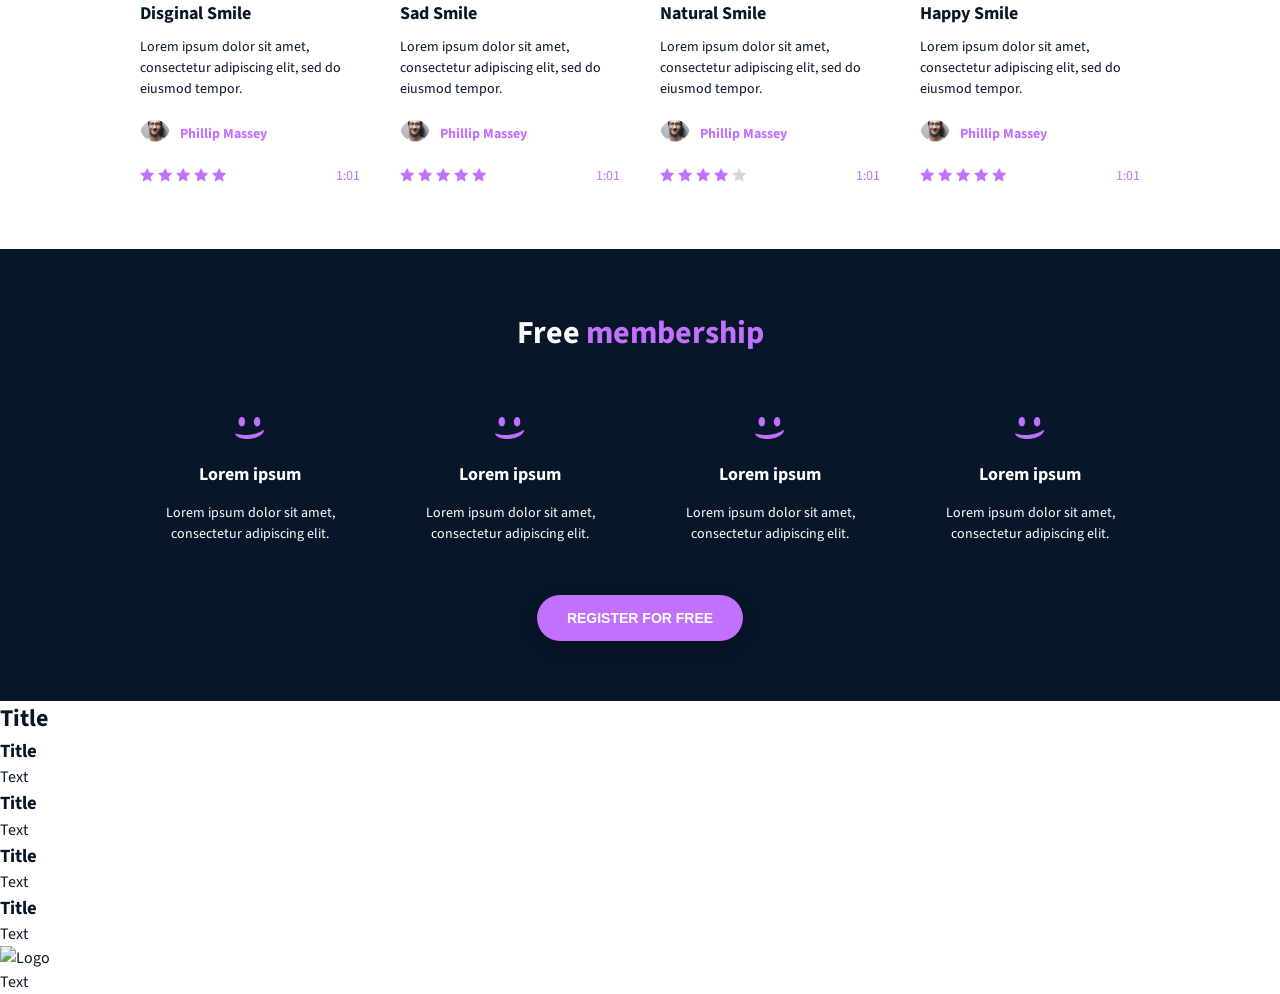
==== commit 6f443f24: "Task 5: style membership section" ====
--- a/css_advanced/index.html
+++ b/css_advanced/index.html
@@ -157,31 +157,31 @@
                 </div>
             </div>
         </section>
-        <section>
-            <h2>Title</h2>
-            <div>
-                <div>
-                    <img src="#" alt="">
-                    <h3>Title</h3>
-                    <p>Text</p>
-                </div>
-                <div>
-                    <img src="#" alt="">
-                    <h3>Title</h3>
-                    <p>Text</p>
-                </div>
-                <div>
-                    <img src="#" alt="">
-                    <h3>Title</h3>
-                    <p>Text</p>
-                </div>
-                <div>
-                    <img src="#" alt="">
-                    <h3>Title</h3>
-                    <p>Text</p>
-                </div>
-            </div>
-            <button>Button</button>
+        <section class="membership">
+            <h2>Free <span>membership</span></h2>
+            <div class="membership-list">
+                <div class="member-item">
+                    <img src="images/smiley.png" alt="">
+                    <h3>Lorem ipsum</h3>
+                    <p>Lorem ipsum dolor sit amet, consectetur adipiscing elit.</p>
+                </div>
+                <div class="member-item">
+                    <img src="images/smiley.png" alt="">
+                    <h3>Lorem ipsum</h3>
+                    <p>Lorem ipsum dolor sit amet, consectetur adipiscing elit.</p>
+                </div>
+                <div class="member-item">
+                    <img src="images/smiley.png" alt="">
+                    <h3>Lorem ipsum</h3>
+                    <p>Lorem ipsum dolor sit amet, consectetur adipiscing elit.</p>
+                </div>
+                <div class="member-item">
+                    <img src="images/smiley.png" alt="">
+                    <h3>Lorem ipsum</h3>
+                    <p>Lorem ipsum dolor sit amet, consectetur adipiscing elit.</p>
+                </div>
+            </div>
+            <button>REGISTER FOR FREE</button>
         </section>
         <section>
             <h2>Title</h2>
--- a/css_advanced/styles.css
+++ b/css_advanced/styles.css
@@ -284,4 +284,61 @@
 .duration {
     color: var(--color-primary);
     font-size: 14px;
+}
+
+/* ===== Membership section ===== */
+.membership {
+    background-color: var(--color-dark);
+    color: var(--color-white);
+    padding: 60px 0;
+    text-align: center;
+}
+
+.membership > h2 {
+    font-size: 32px;
+    margin-bottom: 60px;
+}
+
+.membership > h2 span {
+    color: var(--color-primary);
+}
+
+.membership-list {
+    width: 1000px;
+    max-width: 90%;
+    margin: 0 auto 50px;
+    display: flex;
+    justify-content: space-between;
+    gap: 30px;
+}
+
+.member-item {
+    width: 22%;
+}
+
+.member-item img {
+    width: 30px;
+    margin: 0 auto 20px;
+}
+
+.member-item h3 {
+    font-size: 18px;
+    font-weight: bold;
+    margin-bottom: 15px;
+}
+
+.member-item p {
+    font-size: 14px;
+}
+
+.membership button {
+    background-color: var(--color-primary);
+    color: var(--color-white);
+    border: none;
+    border-radius: 25px;
+    padding: 15px 30px;
+    font-size: 14px;
+    font-weight: bold;
+    cursor: pointer;
+    box-shadow: 0 5px 20px rgba(0, 0, 0, 0.3);
 }
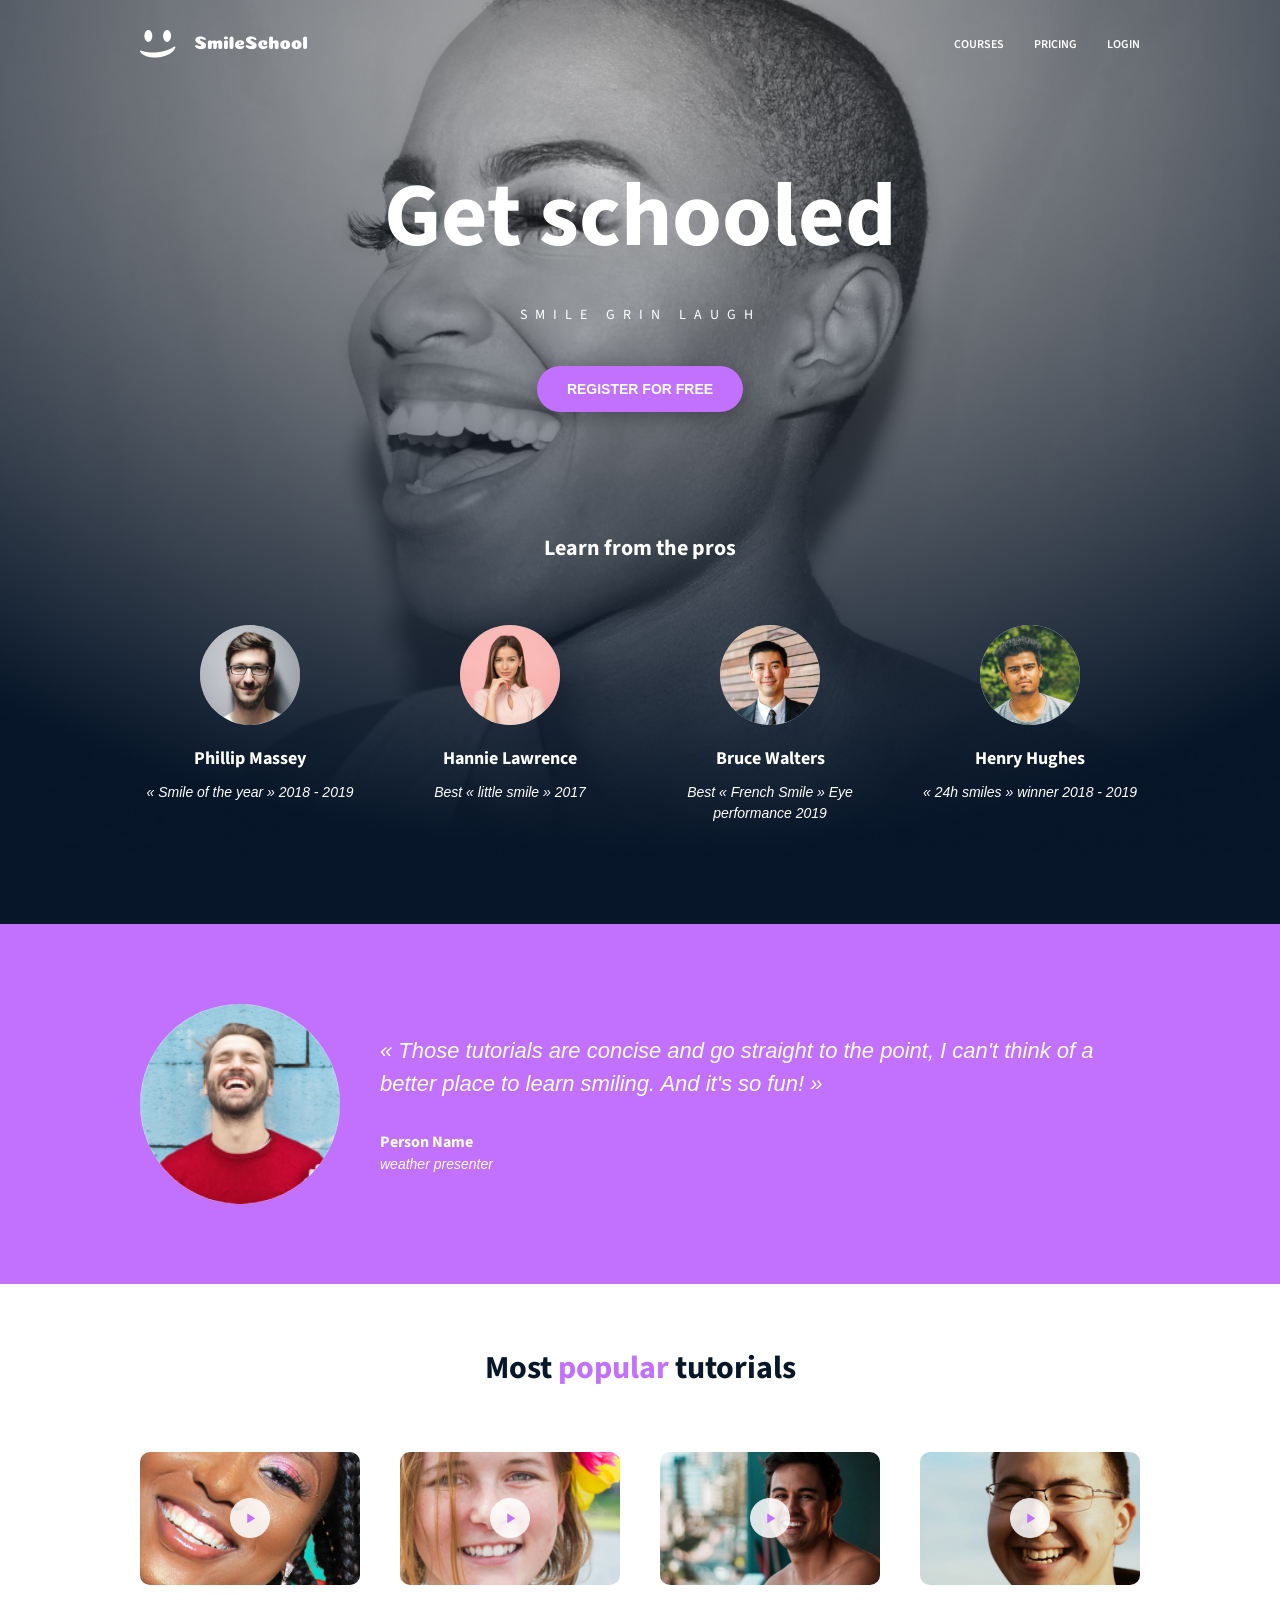
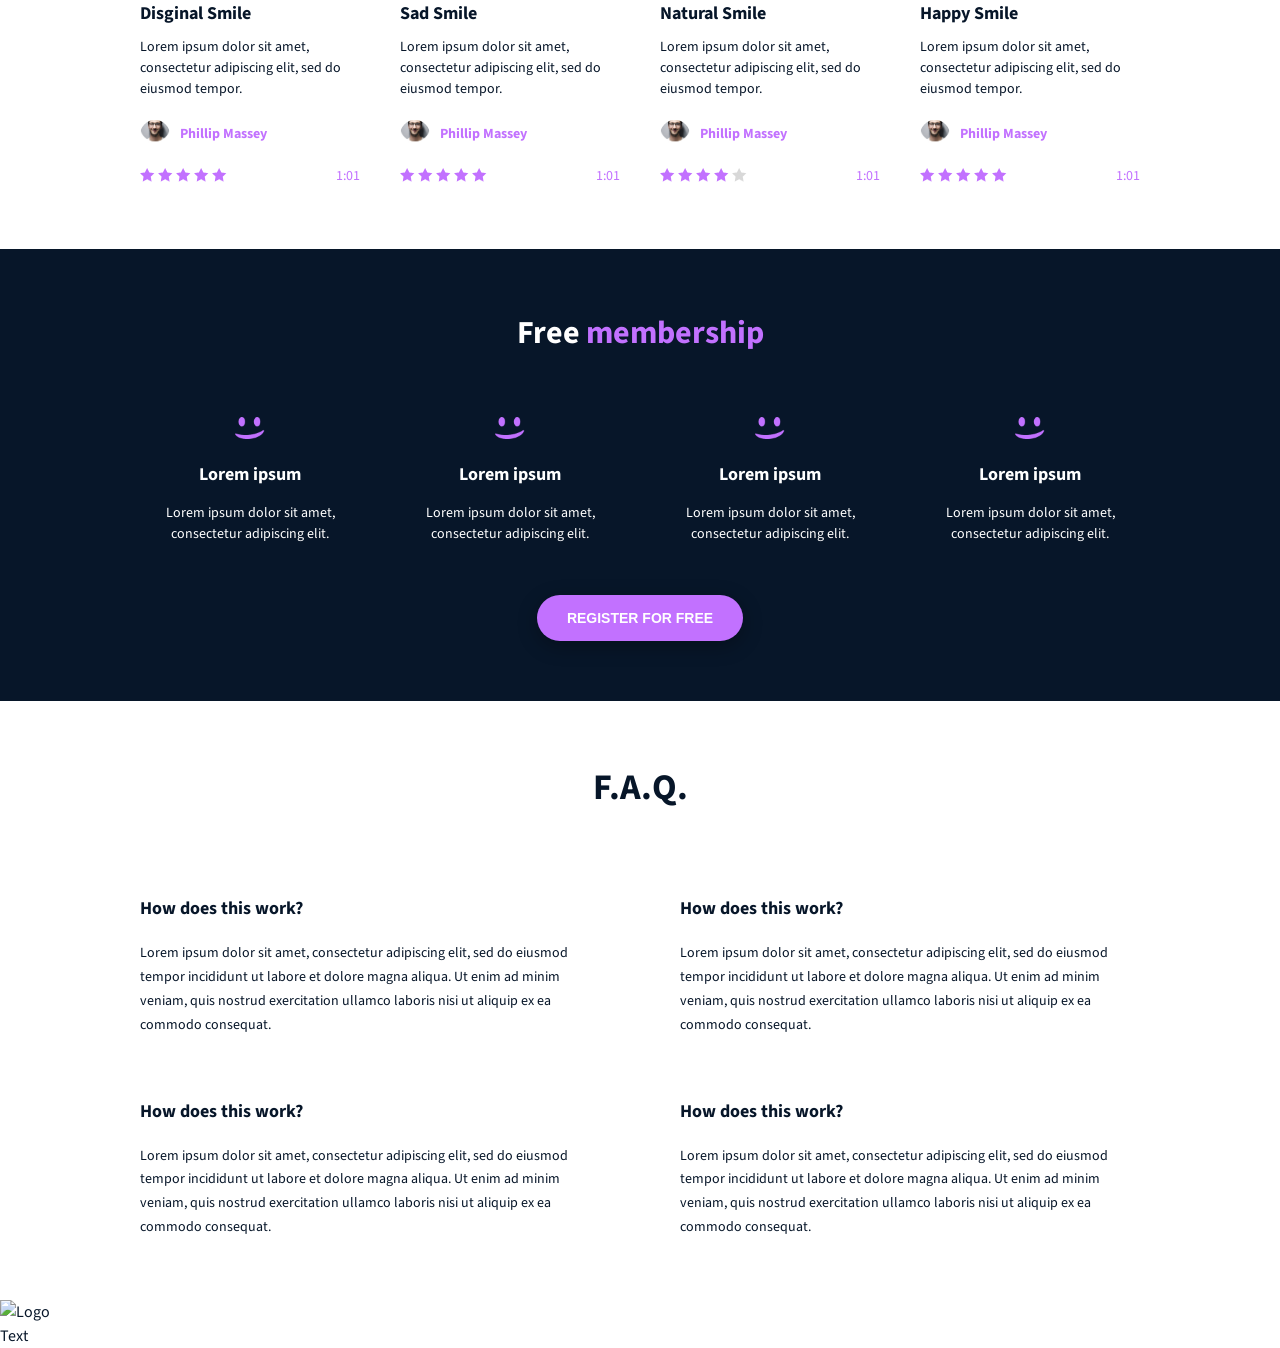
==== commit e931ad8d: "Task 6: style FAQ section" ====
--- a/css_advanced/index.html
+++ b/css_advanced/index.html
@@ -183,28 +183,24 @@
             </div>
             <button>REGISTER FOR FREE</button>
         </section>
-        <section>
-            <h2>Title</h2>
-            <div>
-                <div>
-                    <div>
-                        <h3>Title</h3>
-                        <p>Text</p>
-                    </div>
-                    <div>
-                        <h3>Title</h3>
-                        <p>Text</p>
-                    </div>
-                </div>
-                <div>
-                    <div>
-                        <h3>Title</h3>
-                        <p>Text</p>
-                    </div>
-                    <div>
-                        <h3>Title</h3>
-                        <p>Text</p>
-                    </div>
+        <section class="faq">
+            <h2>F.A.Q.</h2>
+            <div class="faq-grid">
+                <div class="faq-item">
+                    <h3>How does this work?</h3>
+                    <p>Lorem ipsum dolor sit amet, consectetur adipiscing elit, sed do eiusmod tempor incididunt ut labore et dolore magna aliqua. Ut enim ad minim veniam, quis nostrud exercitation ullamco laboris nisi ut aliquip ex ea commodo consequat.</p>
+                </div>
+                <div class="faq-item">
+                    <h3>How does this work?</h3>
+                    <p>Lorem ipsum dolor sit amet, consectetur adipiscing elit, sed do eiusmod tempor incididunt ut labore et dolore magna aliqua. Ut enim ad minim veniam, quis nostrud exercitation ullamco laboris nisi ut aliquip ex ea commodo consequat.</p>
+                </div>
+                <div class="faq-item">
+                    <h3>How does this work?</h3>
+                    <p>Lorem ipsum dolor sit amet, consectetur adipiscing elit, sed do eiusmod tempor incididunt ut labore et dolore magna aliqua. Ut enim ad minim veniam, quis nostrud exercitation ullamco laboris nisi ut aliquip ex ea commodo consequat.</p>
+                </div>
+                <div class="faq-item">
+                    <h3>How does this work?</h3>
+                    <p>Lorem ipsum dolor sit amet, consectetur adipiscing elit, sed do eiusmod tempor incididunt ut labore et dolore magna aliqua. Ut enim ad minim veniam, quis nostrud exercitation ullamco laboris nisi ut aliquip ex ea commodo consequat.</p>
                 </div>
             </div>
         </section>
--- a/css_advanced/styles.css
+++ b/css_advanced/styles.css
@@ -341,4 +341,45 @@
     font-weight: bold;
     cursor: pointer;
     box-shadow: 0 5px 20px rgba(0, 0, 0, 0.3);
+}
+
+/* ===== FAQ section ===== */
+.faq {
+    background-color: var(--color-white);
+    padding: 60px 0;
+    text-align: center;
+}
+
+.faq > h2 {
+    font-size: 36px;
+    color: var(--color-dark);
+    margin-bottom: 80px;
+}
+
+.faq-grid {
+    width: 1000px;
+    max-width: 90%;
+    margin: 0 auto;
+    display: flex;
+    flex-wrap: wrap;
+    justify-content: space-between;
+    gap: 60px 80px;
+}
+
+.faq-item {
+    width: calc(50% - 40px);
+    text-align: left;
+}
+
+.faq-item h3 {
+    font-size: 18px;
+    font-weight: bold;
+    color: var(--color-dark);
+    margin-bottom: 20px;
+}
+
+.faq-item p {
+    font-size: 14px;
+    color: var(--color-dark);
+    line-height: 1.7;
 }
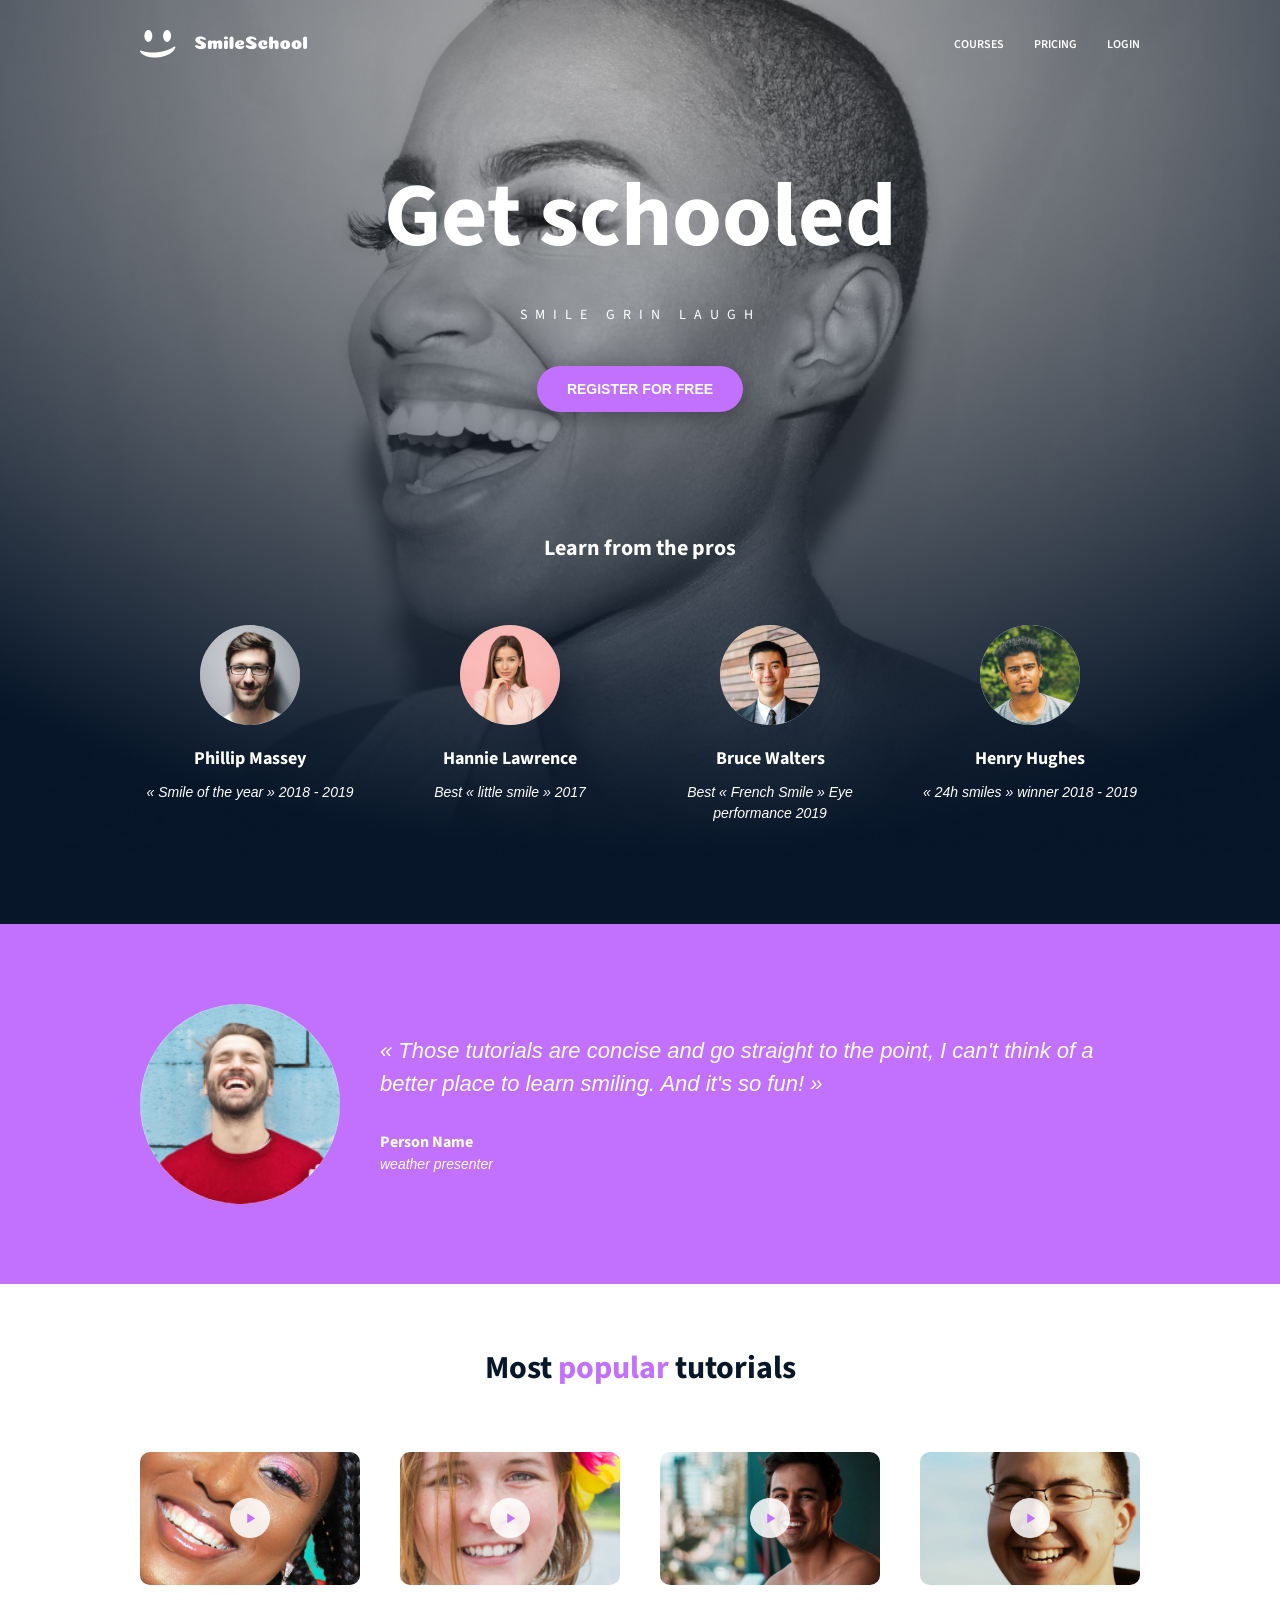
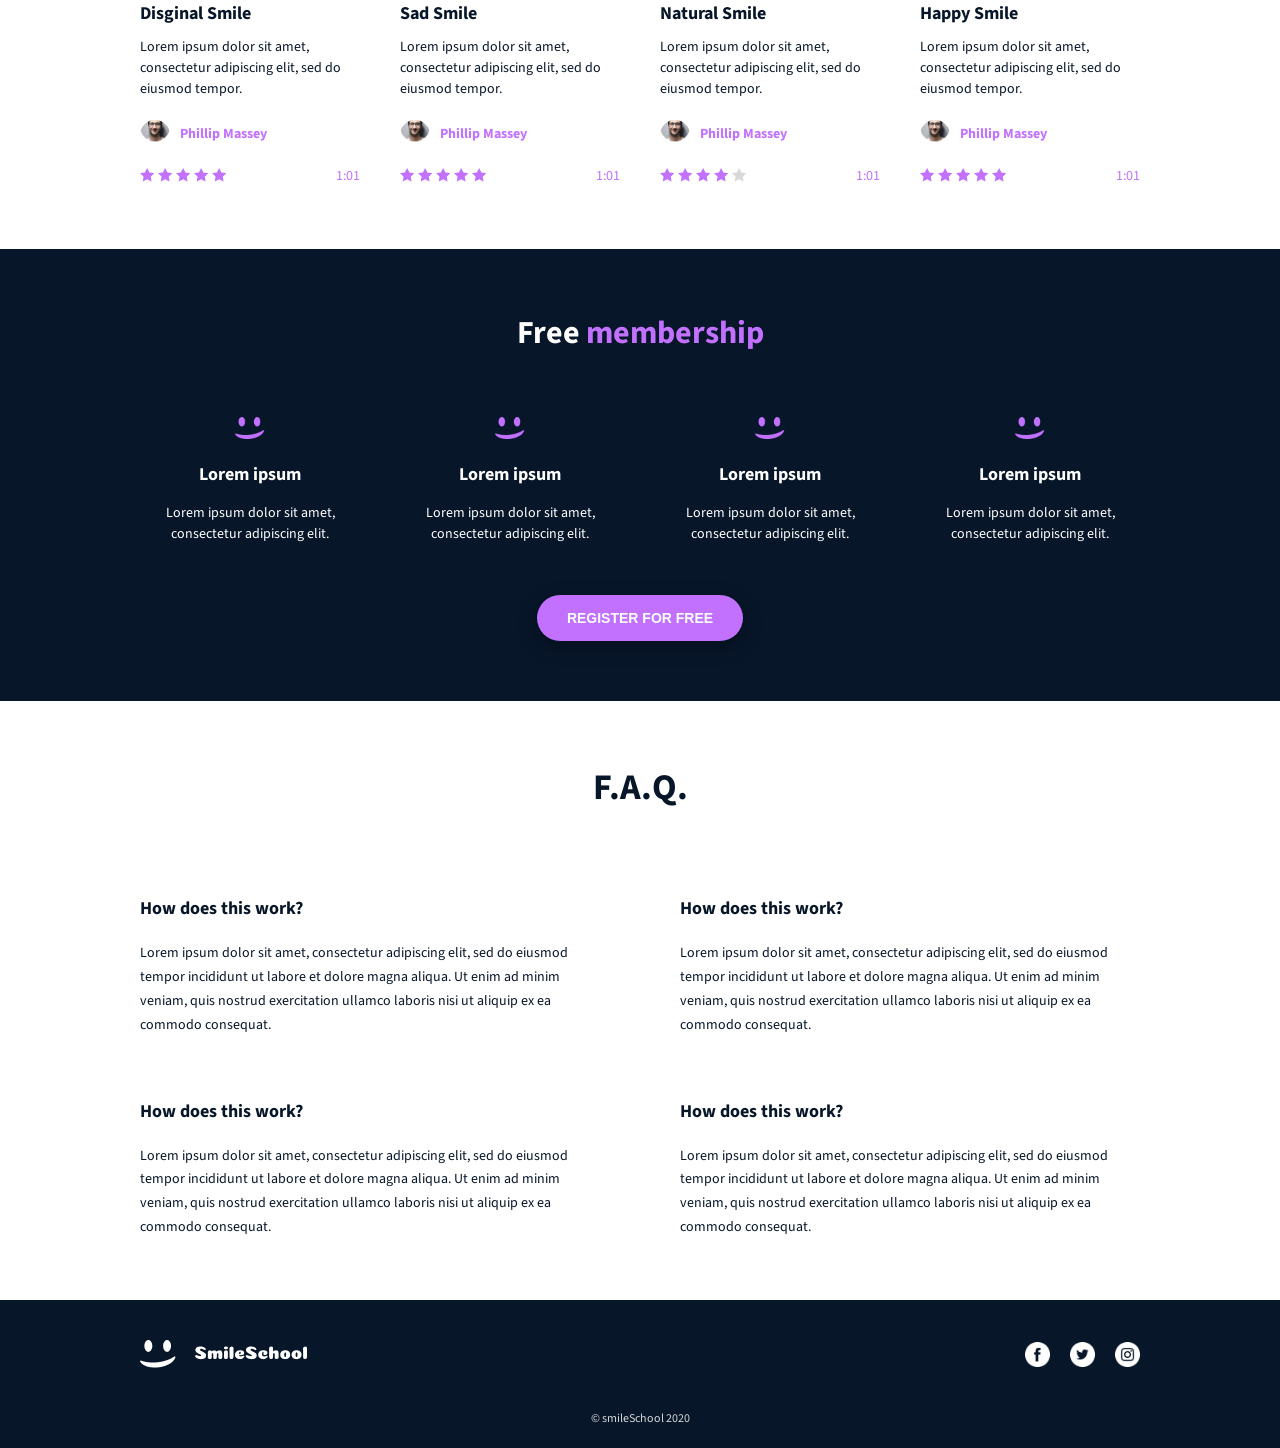
==== commit f16ab701: "Task 7: style footer" ====
--- a/css_advanced/index.html
+++ b/css_advanced/index.html
@@ -206,17 +206,17 @@
         </section>
     </main>
     <footer>
-        <div>
-            <div>
-                <img src="#" alt="Logo">
-                <div>
-                    <a href="#"><img src="#" alt=""></a>
-                    <a href="#"><img src="#" alt=""></a>
-                    <a href="#"><img src="#" alt=""></a>
-                </div>
-            </div>
-            <p>Text</p>
+        <div class="footer-container">
+            <a href="#" class="footer-logo">
+                <img src="images/logo.png" alt="smileSchool logo">
+            </a>
+            <div class="footer-social">
+                <a href="#"><img src="images/facebook.png" alt="Facebook"></a>
+                <a href="#"><img src="images/twitter.png" alt="Twitter"></a>
+                <a href="#"><img src="images/instagram.png" alt="Instagram"></a>
+            </div>
         </div>
+        <p class="footer-copyright">© smileSchool 2020</p>
     </footer>
 
 </body>
--- a/css_advanced/styles.css
+++ b/css_advanced/styles.css
@@ -382,4 +382,37 @@
     font-size: 14px;
     color: var(--color-dark);
     line-height: 1.7;
+}
+
+/* ===== Footer ===== */
+footer {
+    background-color: var(--color-dark);
+    color: var(--color-white);
+    padding: 40px 0 20px;
+}
+
+.footer-container {
+    width: 1000px;
+    max-width: 90%;
+    margin: 0 auto;
+    display: flex;
+    justify-content: space-between;
+    align-items: center;
+}
+
+.footer-social {
+    display: flex;
+    gap: 20px;
+}
+
+.footer-social img {
+    width: 25px;
+    height: 25px;
+}
+
+.footer-copyright {
+    text-align: center;
+    color: var(--color-grey);
+    font-size: 12px;
+    margin-top: 40px;
 }
